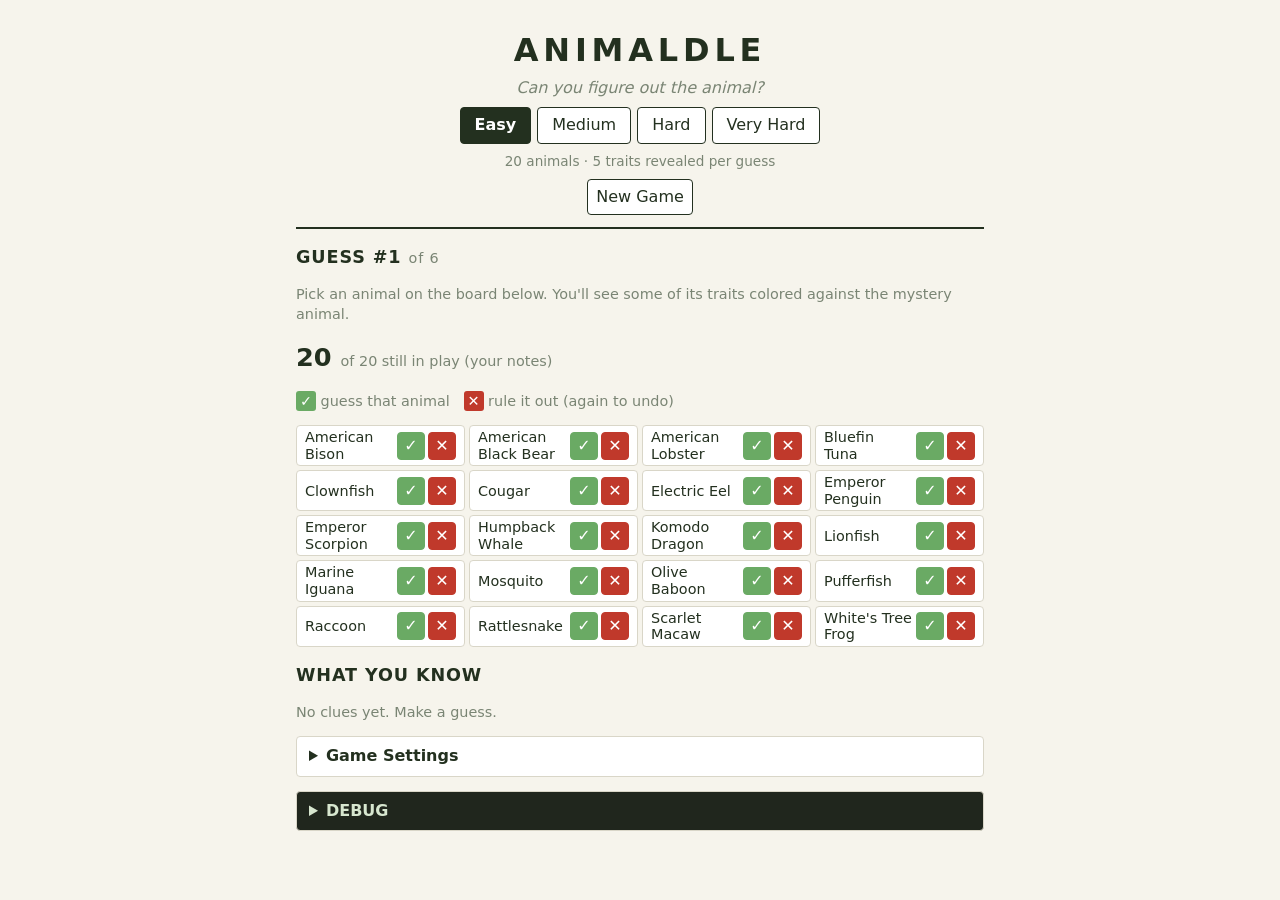
==== index.html @ c03218e6 "Add Animaldle prototype Browser wildlife deduction game: guess an animal, see a few of its traits co" ====
<!DOCTYPE html>
<html lang="en">
<head>
<meta charset="utf-8">
<meta name="viewport" content="width=device-width, initial-scale=1">
<title>Animaldle</title>
<link rel="stylesheet" href="style.css">
</head>
<body>
<main>
  <header>
    <h1>ANIMALDLE</h1>
    <p class="tag">Can you figure out the animal?</p>
    <div id="difficulty" role="group" aria-label="Difficulty"></div>
    <p id="difficulty-note"></p>
    <button id="new-game">New Game</button>
  </header>

  <section id="result"></section>
  <section id="guess-panel"></section>
  <section id="remaining"></section>
  <section id="history"></section>

  <details id="settings">
    <summary>Game Settings</summary>
    <div id="settings-form"></div>
  </details>

  <section id="debug-root" hidden></section>
</main>

<!-- Data + logic (no DOM) -->
<script src="js/config.js"></script>
<script src="js/animals.js"></script>
<script src="js/filters.js"></script>
<script src="js/feedback.js"></script>
<script src="js/pool.js"></script>
<script src="js/engine.js"></script>
<script src="js/sim.js"></script>
<!-- Interface -->
<script src="js/debug.js"></script>  <!-- remove this line to drop the debug panel -->
<script src="js/ui.js"></script>
</body>
</html>
---- style.css ----
:root { --bg:#f6f4ec; --ink:#23301f; --dim:#7a8574; --accent:#3f7d4e; --line:#d9d6c8;
        --green:#6aaa64; --yellow:#c9b458; --gray:#d3d6da; }
* { box-sizing:border-box; }
body { margin:0; background:var(--bg); color:var(--ink); font:16px/1.4 system-ui, sans-serif; }
main { max-width:720px; margin:0 auto; padding:16px; }
header { text-align:center; padding:12px 0; border-bottom:2px solid var(--ink); margin-bottom:12px; }
h1 { margin:0; letter-spacing:.15em; }
h2 { margin:16px 0 8px; font-size:1.1rem; letter-spacing:.05em; }
.tag { margin:4px 0 8px; font-style:italic; color:var(--dim); }
.dim { color:var(--dim); font-weight:normal; font-size:.9rem; }
section { margin-bottom:8px; }
select, input[type=number], button { font:inherit; padding:6px 8px; border:1px solid var(--ink); border-radius:4px; background:#fff; color:var(--ink); }
input[type=number] { width:5em; }
button { cursor:pointer; }
button:disabled { opacity:.4; cursor:not-allowed; }
button.primary { background:var(--accent); color:#fff; border-color:var(--accent); padding:8px 16px; font-weight:bold; letter-spacing:.05em; margin-top:6px; }
.slot { margin:6px 0; display:flex; gap:6px; flex-wrap:wrap; }
.slot select { flex:1 1 180px; }
.early { margin-top:14px; padding-top:10px; border-top:1px dashed var(--line); }
.notice { font-weight:bold; }
.count { font-size:1.6rem; font-weight:bold; margin:16px 0 8px; }
.names { list-style:none; margin:0; padding:0; display:grid; grid-template-columns:repeat(auto-fill, minmax(150px, 1fr)); gap:4px; }
.names li { background:#fff; border:1px solid var(--line); border-radius:4px; padding:3px 8px; font-size:.9rem; }
.hist { border-left:4px solid var(--line); padding:2px 10px; margin:8px 0; }
.hist .green { color:#2f6f2b; } .hist .yellow { color:#8a6d00; } .hist .gray { color:var(--dim); }
.banner { padding:14px; border-radius:6px; text-align:center; margin:8px 0; }
.banner.win { background:#dff0d8; } .banner.lose { background:#f6dcd8; } .banner.reveal { background:#fff3c4; }
.big { font-size:1.4rem; font-weight:bold; }
.summary { background:#fff; border:1px solid var(--line); border-radius:4px; padding:8px 12px; margin:8px 0; }
details { margin-top:14px; border:1px solid var(--line); border-radius:4px; padding:8px 12px; background:#fff; }
summary { cursor:pointer; font-weight:bold; }
#settings-form label { display:block; margin:8px 0; }
#debug-root details { background:#20261d; color:#d7e6cf; }
#debug-root pre { white-space:pre-wrap; background:#11150f; padding:8px; border-radius:4px; font-size:.8rem; }
#debug-root .hist { border-color:#4a5a44; }
.card { background:#fff; border:1px solid var(--line); border-radius:6px; padding:8px 12px; margin:10px 0; }
.card .row { display:flex; flex-wrap:wrap; align-items:center; gap:4px; margin:3px 0; }
.card .lbl { width:8.5em; font-size:.85rem; color:var(--dim); }
.chip { padding:2px 8px; border-radius:4px; font-size:.9rem; color:#fff; }
.chip.green { background:var(--green); } .chip.yellow { background:var(--yellow); } .chip.gray { background:var(--gray); color:#555; }
.names li.pick { cursor:pointer; } .names li.pick:hover { background:#eef5e9; }
#animal-input { font:inherit; padding:6px 8px; border:1px solid var(--ink); border-radius:4px; width:min(100%, 20em); }
.names.board { grid-template-columns:repeat(auto-fill, minmax(165px, 1fr)); }
.tile { display:flex; justify-content:space-between; align-items:center; gap:4px; user-select:none; }
.tile .nm { flex:1; min-width:0; overflow-wrap:break-word; line-height:1.15; }
.btns { display:flex; gap:3px; flex:none; }
.tile-guess, .tile-out { width:28px; height:28px; padding:0; line-height:1; font-size:1rem; font-weight:bold; border-radius:4px; }
.tile-guess { color:#fff; background:var(--green); border-color:var(--green); }
.tile-out { color:#fff; background:#c0392b; border-color:#c0392b; }
.tile.struck .tile-out { background:#fff; color:#c0392b; }
.key { display:inline-block; width:20px; text-align:center; border-radius:3px; color:#fff; font-weight:bold; }
.key.ok { background:var(--green); } .key.no { background:#c0392b; }
.clues .legend { margin-bottom:6px; font-size:.8rem; }
.tile.struck, .tile.guessed { background:#eee; color:#999; }
.tile.struck .nm, .tile.guessed .nm { text-decoration:line-through; }
.tile.guessed { border-style:dashed; }
.tile.found { background:#dff0d8; border-color:var(--green); color:var(--ink); font-weight:bold; }
.tile.found .nm { text-decoration:none; }
#clear-notes { margin-top:8px; font-size:.8rem; }
.new-tag { margin-left:6px; padding:1px 6px; border-radius:3px; background:#e67e22; color:#fff; font-size:.7rem; font-weight:bold; letter-spacing:.05em; }

#difficulty { display:flex; justify-content:center; flex-wrap:wrap; gap:6px; margin:8px 0; }
#difficulty button { padding:6px 14px; }
#difficulty button.active { background:var(--ink); color:#fff; border-color:var(--ink); font-weight:bold; }
#difficulty-note { margin:0 0 8px; font-size:.85rem; color:var(--dim); }
#settings-form.locked { opacity:.55; }
.locked-note { font-size:.85rem; color:var(--dim); margin:6px 0; }
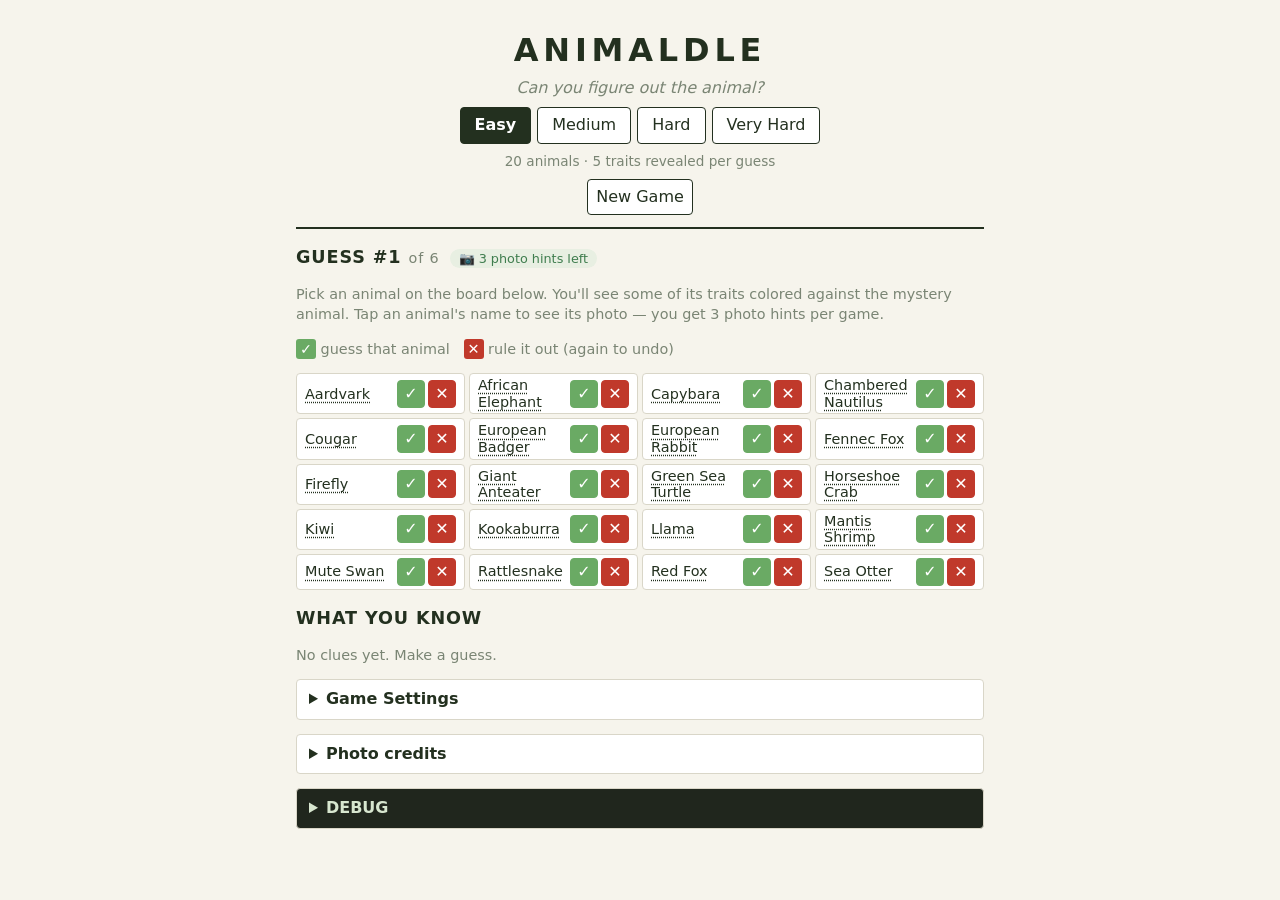
==== commit f6e52d2f: "Add animal photos, photo hints, and image tooling Game - Photos: popup when clicking an animal name " ====
--- a/index.html
+++ b/index.html
@@ -26,12 +26,20 @@
     <div id="settings-form"></div>
   </details>
 
+  <details id="credits">
+    <summary>Photo credits</summary>
+    <div id="credits-list"></div>
+  </details>
+
   <section id="debug-root" hidden></section>
+  <div id="photo-modal" hidden></div>
 </main>
 
 <!-- Data + logic (no DOM) -->
 <script src="js/config.js"></script>
 <script src="js/animals.js"></script>
+<script src="js/photos.js"></script>
+<script src="js/roster.js"></script>
 <script src="js/filters.js"></script>
 <script src="js/feedback.js"></script>
 <script src="js/pool.js"></script>
--- a/style.css
+++ b/style.css
@@ -65,3 +65,28 @@
 #difficulty-note { margin:0 0 8px; font-size:.85rem; color:var(--dim); }
 #settings-form.locked { opacity:.55; }
 .locked-note { font-size:.85rem; color:var(--dim); margin:6px 0; }
+
+/* ---- photos ---- */
+.card.guesscard { display:flex; gap:12px; align-items:flex-start; }
+.card.guesscard .main { flex:1; min-width:0; }
+.thumb { width:110px; height:110px; object-fit:cover; border-radius:6px; cursor:zoom-in; flex:none; background:#ddd; }
+.banner.withphoto { display:flex; align-items:center; gap:16px; text-align:left; }
+.banner.withphoto .txt { flex:1; min-width:0; }
+.result-photo { width:min(42%, 240px); max-height:220px; object-fit:cover; border-radius:6px; cursor:zoom-in; flex:none; }
+.credit { margin-top:8px; font-size:.75rem; color:var(--dim); }
+.credit a, .cap a { color:inherit; }
+a.animal-link { color:inherit; text-decoration:underline dotted; text-underline-offset:3px; cursor:zoom-in; }
+a.animal-link:hover { color:var(--accent); text-decoration:underline; }
+.tile.struck a.animal-link, .tile.guessed a.animal-link { color:#999; }
+#photo-modal { position:fixed; inset:0; background:rgba(20,25,18,.72); display:flex; align-items:center; justify-content:center; padding:16px; z-index:50; }
+#photo-modal[hidden] { display:none; }
+#photo-modal .dialog { position:relative; background:#fff; border-radius:8px; padding:10px; max-width:min(92vw, 560px); max-height:92vh; overflow:auto; }
+#photo-modal img { display:block; width:100%; max-height:70vh; object-fit:contain; border-radius:4px; background:#ddd; }
+#photo-modal .cap { margin-top:8px; font-size:.85rem; }
+#photo-modal .close { position:absolute; top:6px; right:6px; width:30px; height:30px; padding:0; border-radius:15px; background:rgba(255,255,255,.9); font-weight:bold; }
+#credits-list ul { margin:8px 0 0; padding-left:18px; font-size:.8rem; columns:1; }
+#credits-list li { margin:2px 0; }
+@media (max-width: 480px) { .thumb { width:84px; height:84px; } .banner.withphoto { flex-direction:column; text-align:center; } .result-photo { width:100%; max-height:200px; } }
+
+.hints { margin-left:10px; padding:2px 9px; border-radius:12px; background:#e8efe2; color:var(--accent); font-size:.8rem; font-weight:normal; letter-spacing:0; white-space:nowrap; }
+.hints.none { background:#eee; color:#999; }
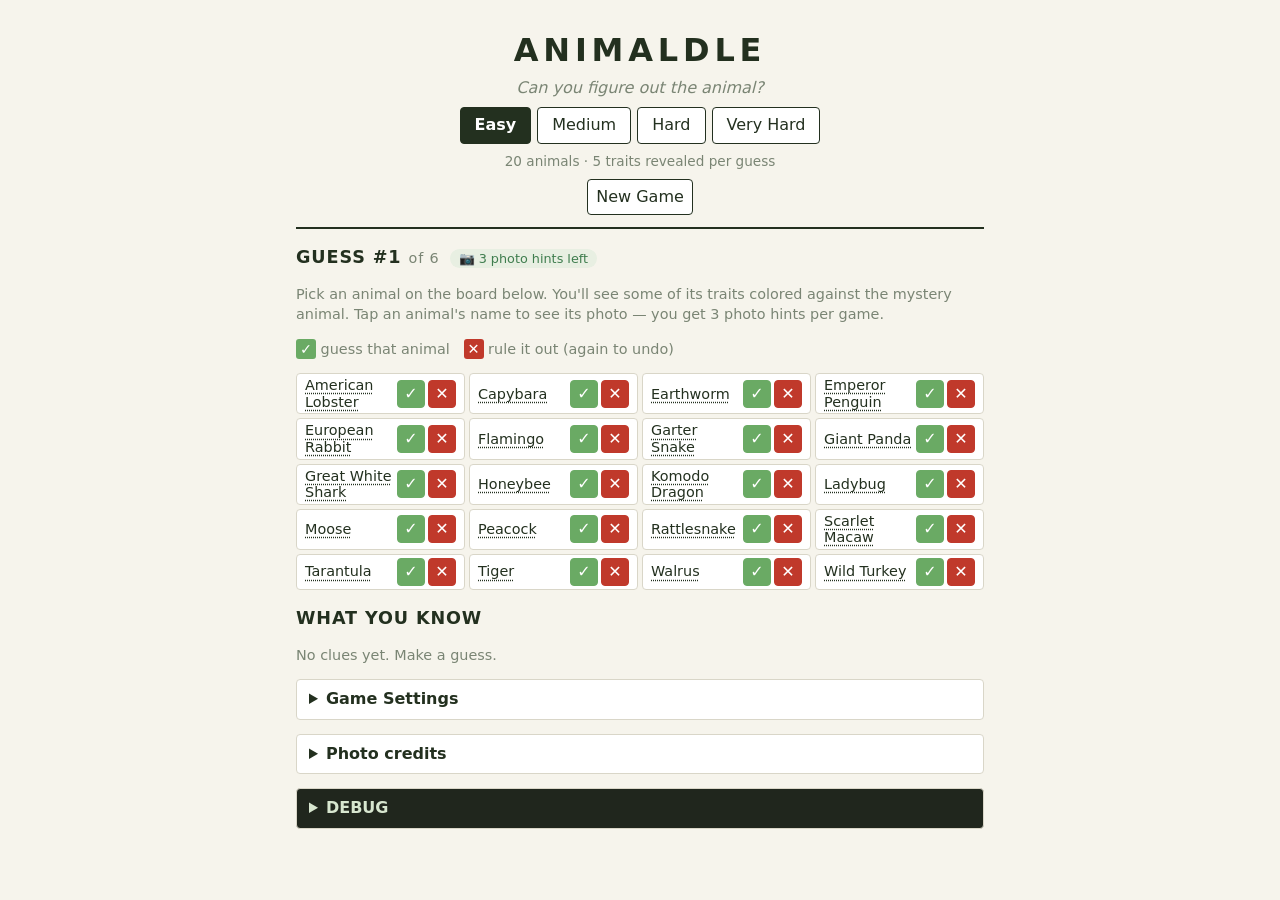
==== commit 26aed656: "Add draft animal fame ratings and per-difficulty pool mix Co-Authored-By: Claude Sonnet 5 <noreply@a" ====
--- a/index.html
+++ b/index.html
@@ -38,6 +38,7 @@
 <!-- Data + logic (no DOM) -->
 <script src="js/config.js"></script>
 <script src="js/animals.js"></script>
+<script src="js/fame.js"></script>
 <script src="js/photos.js"></script>
 <script src="js/roster.js"></script>
 <script src="js/filters.js"></script>
--- a/style.css
+++ b/style.css
@@ -90,3 +90,8 @@
 
 .hints { margin-left:10px; padding:2px 9px; border-radius:12px; background:#e8efe2; color:var(--accent); font-size:.8rem; font-weight:normal; letter-spacing:0; white-space:nowrap; }
 .hints.none { background:#eee; color:#999; }
+
+.filter-link { background:none; border:0; padding:0; font:inherit; font-weight:inherit; color:inherit; text-decoration:underline dotted; cursor:pointer; }
+.filter-link:hover { text-decoration:underline; }
+#photo-modal .dialog.info { padding:18px 22px 14px; min-width:240px; }
+#photo-modal .opts { margin:8px 0; padding-left:20px; }
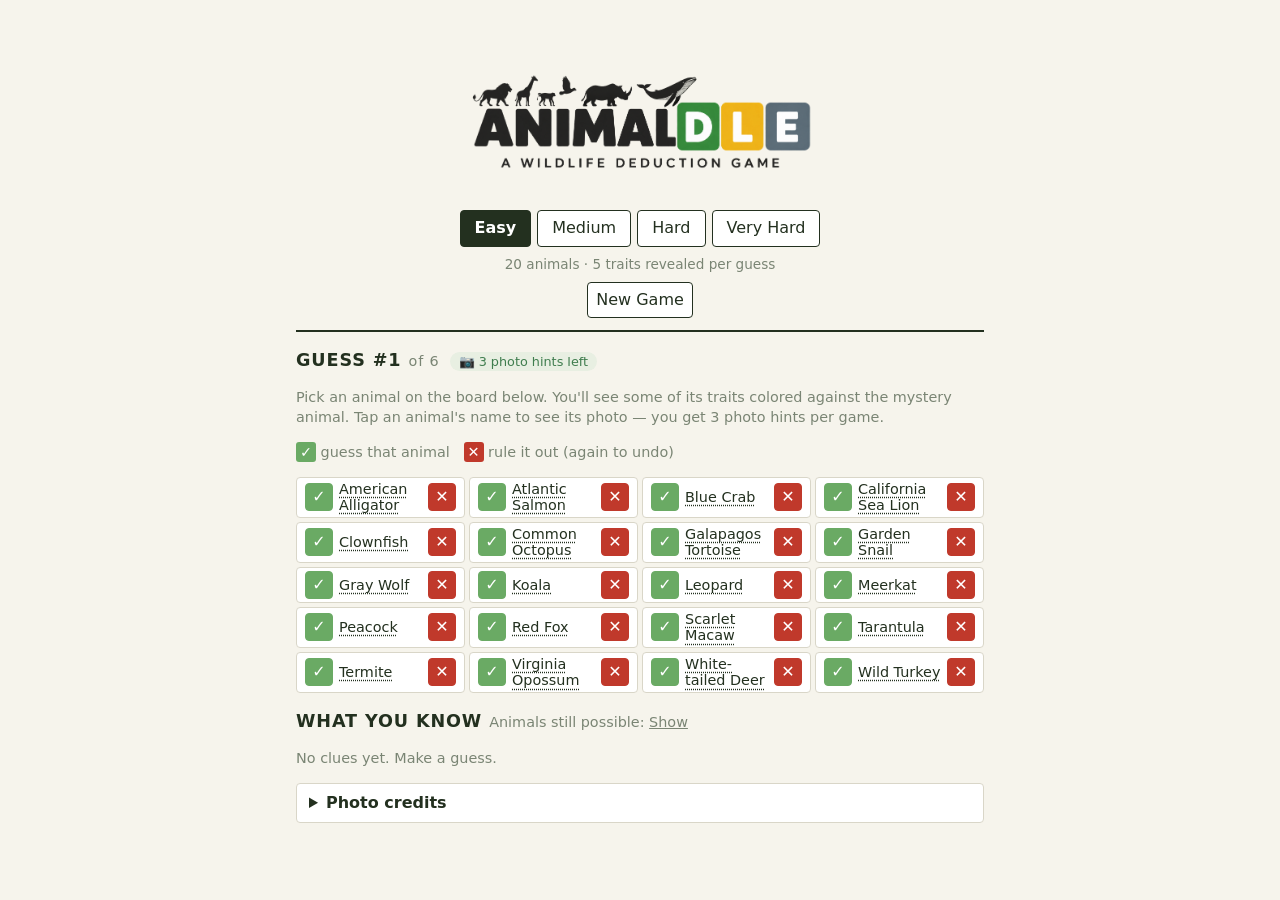
==== commit d4f8b613: "Logo, opt-in possible-count, and settings/debug cleanup - Replace the ANIMALDLE text title with the " ====
--- a/index.html
+++ b/index.html
@@ -9,9 +9,10 @@
 <body>
 <main>
   <header>
-    <h1>ANIMALDLE</h1>
-    <p class="tag">Can you figure out the animal?</p>
-    <div id="difficulty" role="group" aria-label="Difficulty"></div>
+    <div class="brand">
+      <img src="images/logo.png" alt="Animaldle — a wildlife deduction game" class="logo">
+      <div id="difficulty" role="group" aria-label="Difficulty"></div>
+    </div>
     <p id="difficulty-note"></p>
     <button id="new-game">New Game</button>
   </header>
@@ -21,17 +22,14 @@
   <section id="remaining"></section>
   <section id="history"></section>
 
-  <details id="settings">
-    <summary>Game Settings</summary>
-    <div id="settings-form"></div>
-  </details>
-
   <details id="credits">
     <summary>Photo credits</summary>
     <div id="credits-list"></div>
   </details>
 
-  <section id="debug-root" hidden></section>
+  <!-- Debug panel disabled for now (was: <script src="js/debug.js"></script> below). To bring it back,
+       uncomment that script tag, this section, and the two DebugPanel lines in js/ui.js. -->
+  <!-- <section id="debug-root" hidden></section> -->
   <div id="photo-modal" hidden></div>
 </main>
 
@@ -47,7 +45,7 @@
 <script src="js/engine.js"></script>
 <script src="js/sim.js"></script>
 <!-- Interface -->
-<script src="js/debug.js"></script>  <!-- remove this line to drop the debug panel -->
+<!-- <script src="js/debug.js"></script> --> <!-- debug panel disabled for now; see note near #debug-root -->
 <script src="js/ui.js"></script>
 </body>
 </html>
--- a/style.css
+++ b/style.css
@@ -5,8 +5,11 @@
 main { max-width:720px; margin:0 auto; padding:16px; }
 header { text-align:center; padding:12px 0; border-bottom:2px solid var(--ink); margin-bottom:12px; }
 h1 { margin:0; letter-spacing:.15em; }
+.brand { display:inline-block; max-width:100%; }
+.logo { display:block; margin:0 auto; max-width:100%; height:auto; }
 h2 { margin:16px 0 8px; font-size:1.1rem; letter-spacing:.05em; }
-.tag { margin:4px 0 8px; font-style:italic; color:var(--dim); }
+.possible-count { letter-spacing:normal; }
+.possible-count b { color:var(--ink); }
 .dim { color:var(--dim); font-weight:normal; font-size:.9rem; }
 section { margin-bottom:8px; }
 select, input[type=number], button { font:inherit; padding:6px 8px; border:1px solid var(--ink); border-radius:4px; background:#fff; color:var(--ink); }
@@ -41,10 +44,9 @@
 .names li.pick { cursor:pointer; } .names li.pick:hover { background:#eef5e9; }
 #animal-input { font:inherit; padding:6px 8px; border:1px solid var(--ink); border-radius:4px; width:min(100%, 20em); }
 .names.board { grid-template-columns:repeat(auto-fill, minmax(165px, 1fr)); }
-.tile { display:flex; justify-content:space-between; align-items:center; gap:4px; user-select:none; }
-.tile .nm { flex:1; min-width:0; overflow-wrap:break-word; line-height:1.15; }
-.btns { display:flex; gap:3px; flex:none; }
-.tile-guess, .tile-out { width:28px; height:28px; padding:0; line-height:1; font-size:1rem; font-weight:bold; border-radius:4px; }
+.tile { display:flex; align-items:center; gap:6px; user-select:none; }
+.tile .nm { flex:1; min-width:0; overflow-wrap:break-word; line-height:1.15; text-align:left; }
+.tile-guess, .tile-out { flex:none; width:28px; height:28px; padding:0; line-height:1; font-size:1rem; font-weight:bold; border-radius:4px; }
 .tile-guess { color:#fff; background:var(--green); border-color:var(--green); }
 .tile-out { color:#fff; background:#c0392b; border-color:#c0392b; }
 .tile.struck .tile-out { background:#fff; color:#c0392b; }
@@ -59,7 +61,7 @@
 #clear-notes { margin-top:8px; font-size:.8rem; }
 .new-tag { margin-left:6px; padding:1px 6px; border-radius:3px; background:#e67e22; color:#fff; font-size:.7rem; font-weight:bold; letter-spacing:.05em; }
 
-#difficulty { display:flex; justify-content:center; flex-wrap:wrap; gap:6px; margin:8px 0; }
+#difficulty { display:flex; justify-content:center; flex-wrap:wrap; gap:6px; margin:2px 0 8px; }
 #difficulty button { padding:6px 14px; }
 #difficulty button.active { background:var(--ink); color:#fff; border-color:var(--ink); font-weight:bold; }
 #difficulty-note { margin:0 0 8px; font-size:.85rem; color:var(--dim); }
@@ -92,6 +94,7 @@
 .hints.none { background:#eee; color:#999; }
 
 .filter-link { background:none; border:0; padding:0; font:inherit; font-weight:inherit; color:inherit; text-decoration:underline dotted; cursor:pointer; }
+.link-btn { display:inline; background:none; border:0; padding:0; margin:0; font:inherit; color:inherit; text-decoration:underline; cursor:pointer; }
 .filter-link:hover { text-decoration:underline; }
 #photo-modal .dialog.info { padding:18px 22px 14px; min-width:240px; }
 #photo-modal .opts { margin:8px 0; padding-left:20px; }
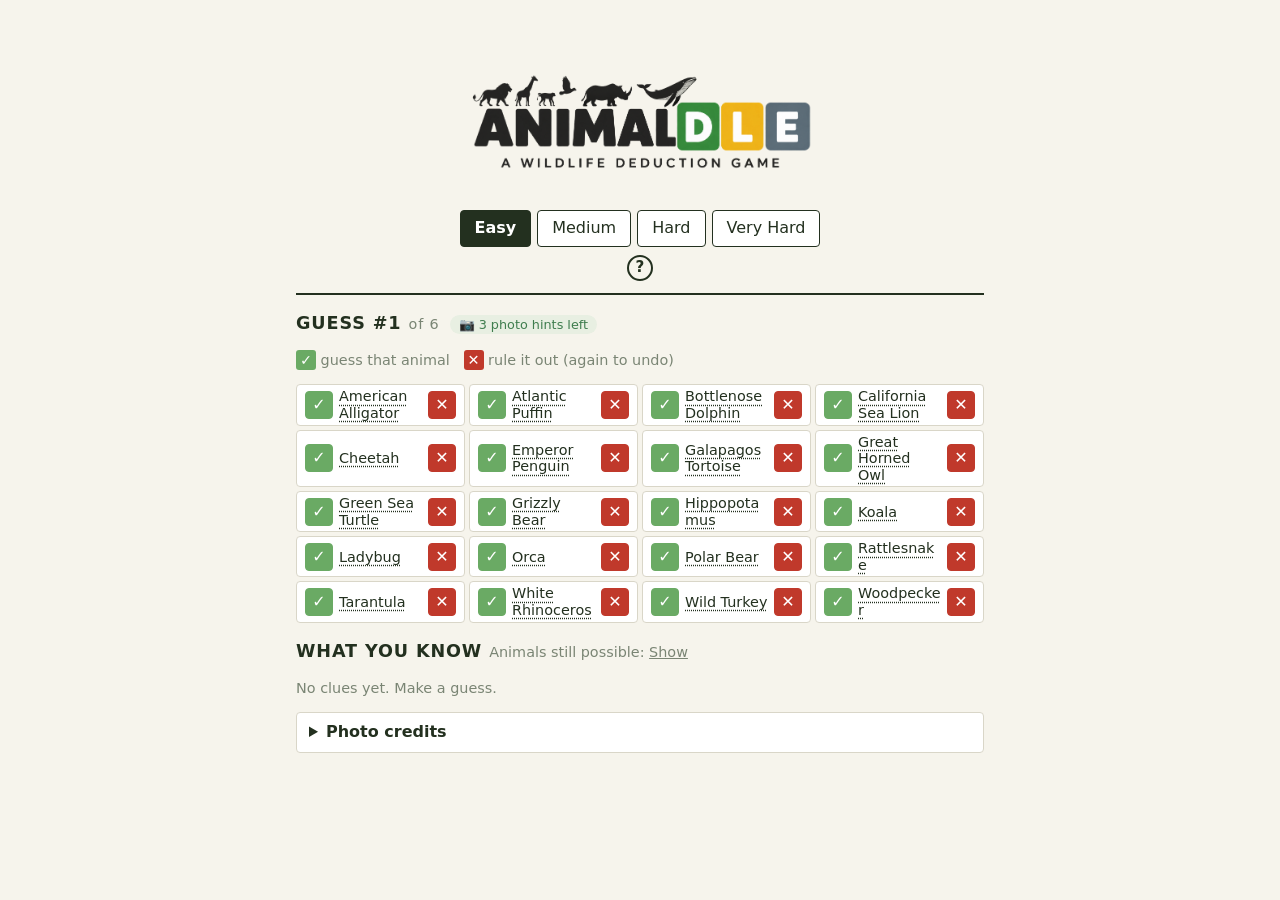
==== commit d645a039: "Add a How to play help panel; trim redundant header UI - '?' icon under the difficulty buttons opens" ====
--- a/index.html
+++ b/index.html
@@ -12,9 +12,8 @@
     <div class="brand">
       <img src="images/logo.png" alt="Animaldle — a wildlife deduction game" class="logo">
       <div id="difficulty" role="group" aria-label="Difficulty"></div>
+      <button id="how-to-play" class="help-icon" type="button" aria-label="How to play" title="How to play">?</button>
     </div>
-    <p id="difficulty-note"></p>
-    <button id="new-game">New Game</button>
   </header>
 
   <section id="result"></section>
--- a/style.css
+++ b/style.css
@@ -62,6 +62,9 @@
 .new-tag { margin-left:6px; padding:1px 6px; border-radius:3px; background:#e67e22; color:#fff; font-size:.7rem; font-weight:bold; letter-spacing:.05em; }
 
 #difficulty { display:flex; justify-content:center; flex-wrap:wrap; gap:6px; margin:2px 0 8px; }
+.help-icon { display:flex; align-items:center; justify-content:center; width:26px; height:26px; padding:0; margin:0 auto;
+  border-radius:50%; border:2px solid var(--ink); background:none; color:var(--ink); font-weight:bold; font-size:.95rem; line-height:1; }
+.help-icon:hover { background:var(--ink); color:#fff; }
 #difficulty button { padding:6px 14px; }
 #difficulty button.active { background:var(--ink); color:#fff; border-color:var(--ink); font-weight:bold; }
 #difficulty-note { margin:0 0 8px; font-size:.85rem; color:var(--dim); }
